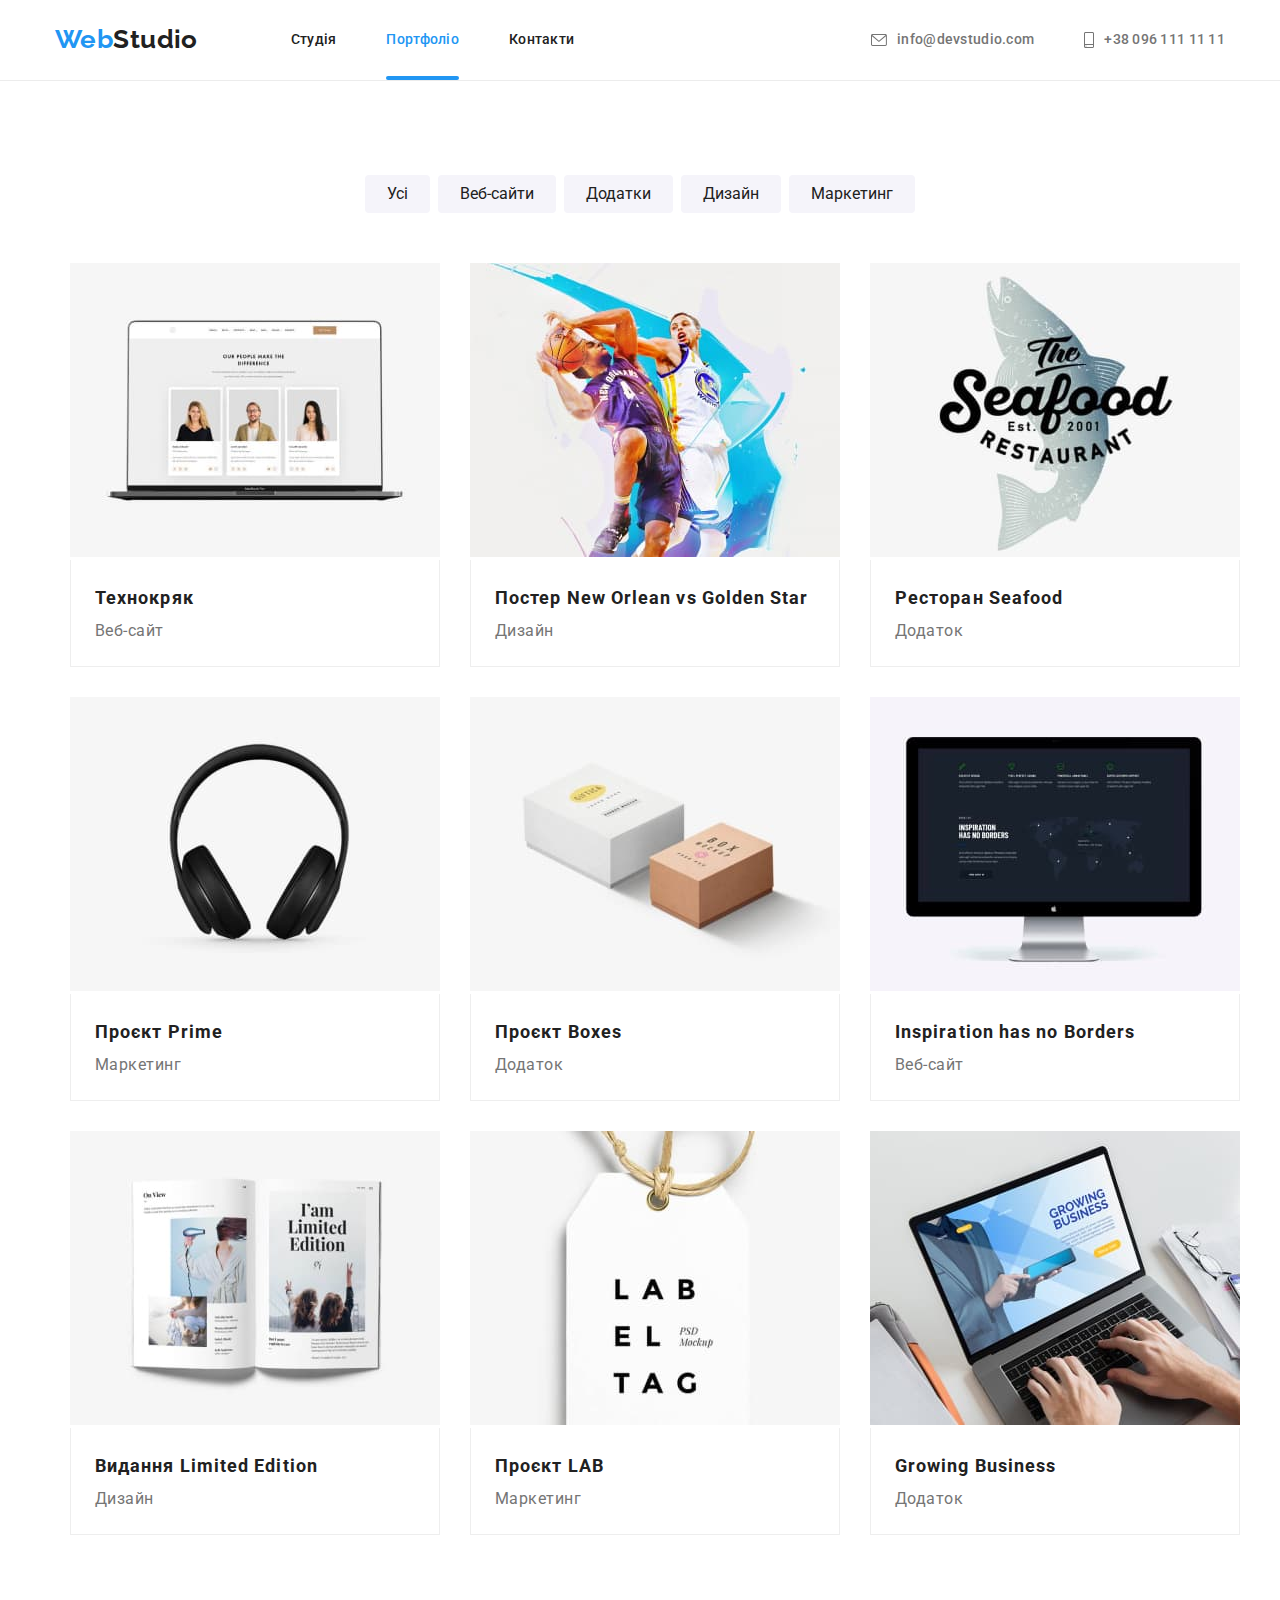
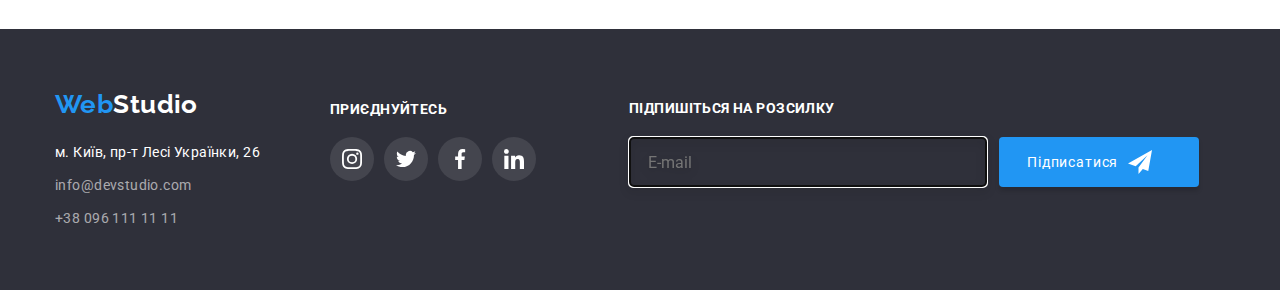
==== portfolio.html @ aac6f7c6 "edit" ====
<!DOCTYPE html>
<html lang="uk">

<head>
  <meta charset="UTF-8" />
  <meta http-equiv="X-UA-Compatible" content="IE=edge" />
  <meta name="viewport" content="width=device-width, initial-scale=1.0" />
  <title>Portfolio</title>
  <link rel="preconnect" href="https://fonts.googleapis.com" />
  <link rel="preconnect" href="https://fonts.gstatic.com" crossorigin />
  <link href="https://fonts.googleapis.com/css2?family=Raleway:wght@700&family=Roboto:wght@400;500;700;900&display=swap"
    rel="stylesheet" />
  <link rel="stylesheet" href="./modern-normalize.css" />
  <link rel="stylesheet" href="./css/styles.css" />
</head>

<body>

  <header class="page-header page-header--line">
    <div class="container">
      <a href="./index.html" class="logo page-header__logo">Web<span class="page-header__span">Studio</span></a>
      <nav class="page-header__nav">
        <ul class="page-header__list">
          <li class="page-header__item"><a href="./index.html" class="page-header__link">Студія</a>
          </li>
          <li class="page-header__item"><a href="./portfolio.html"
              class="page-header__link page-header__current">Портфоліо</a>
          </li>
          <li class="page-header__item"><a href="#" class="page-header__link">Контакти</a></li>
        </ul>
      </nav>

      <div class="page-header__contacts">
        <ul class="page-header__list">
          <li class="page-header__item">
            <a href="mailto:info@devstudio.com" class="page-header__contact"><svg width="16" height="12"
                class="page-header__icon">
                <use href="./images/icons.svg#icon-envelope"></use>
              </svg>info@devstudio.com</a>
          </li>
          <li class="page-header__iteam">
            <a href="tel:+380961111111" class="page-header__contact"><svg width="10" height="16"
                class="page-header__icon">
                <use href="./images/icons.svg#icon-smartphone"></use>
              </svg>+38 096 111 11 11</a>
          </li>
        </ul>
      </div>

    </div>
  </header>

  <main>
    <section class="section">
      <div class="container">
        <ul class="filters">
          <li><button type="button" class="filters__btn">Усі</button></li>
          <li><button type="button" class="filters__btn">Веб-сайти</button></li>
          <li><button type="button" class="filters__btn">Додатки</button></li>
          <li><button type="button" class="filters__btn">Дизайн</button></li>
          <li><button type="button" class="filters__btn">Маркетинг</button></li>
        </ul>

        <h1 class="visually-hidden">Наше портфоліо</h1>
        <div class="container">
          <ul class="grid">
            <li class="grid__item">
              <a href="#" class="grid__box-link">
                <div class="grid__box">
                  <div class="grid__overlay"></div>
                  <img src="./images/group1.jpg" alt="notebook" width="370" />
                </div>
                <div class="grid__style">
                  <h2 class="product__name">Технокряк</h2>
                  <p class="product__tag">Веб-сайт</p>
                </div>
              </a>
            </li>
            <li class="grid__item">
              <a href="#" class="grid__box-link">
                <div class="grid__box">
                  <div class="grid__overlay"></div>
                  <img src="./images/group2.jpg" alt="basketball" width="370" />
                </div>
                <div class="grid__style">
                  <h2 class="product__name">Постер New Orlean vs Golden Star</h2>
                  <p class="product__tag">Дизайн</p>
                </div>
              </a>
            </li>
            <li class="grid__item">
              <a href="#" class="grid__box-link">
                <div class="grid__box">
                  <div class="grid__overlay"></div>
                  <img src="./images/group3.jpg" alt="logo seafood" width="370" />
                </div>
                <div class="grid__style">
                  <h2 class="product__name">Ресторан Seafood</h2>
                  <p class="product__tag">Додаток</p>
                </div>
              </a>
            </li>
            <li class="grid__item">
              <a href="#" class="grid__box-link">
                <div class="grid__box">
                  <div class="grid__overlay"></div>
                  <img src="./images/group4.jpg" alt="headphones" width="370" />
                </div>
                <div class="grid__style">
                  <h2 class="product__name">Проєкт Prime</h2>
                  <p class="product__tag">Маркетинг</p>
                </div>
              </a>
            </li>
            <li class="grid__item">
              <a href="#" class="grid__box-link">
                <div class="grid__box">
                  <div class="grid__overlay"></div>
                  <img src="./images/group5.jpg" alt="boxes" width="370" />
                </div>
                <div class="grid__style">
                  <h2 class="product__name">Проєкт Boxes</h2>
                  <p class="product__tag">Додаток</p>
                </div>
              </a>
            </li>
            <li class="grid__item">
              <a href="#" class="grid__box-link">
                <div class="grid__box">
                  <div class="grid__overlay"></div>
                  <img src="./images/group6.jpg" alt="monoblock apple" width="370" />
                </div>
                <div class="grid__style">
                  <h2 class="product__name">Inspiration has no Borders</h2>
                  <p class="product__tag">Веб-сайт</p>
                </div>
              </a>
            </li>
            <li class="grid__item">
              <a href="#" class="grid__box-link">
                <div class="grid__box">
                  <div class="grid__overlay"></div>
                  <img src="./images/group7.jpg" alt="open book" width="370" />
                </div>
                <div class="grid__style">
                  <h2 class="product__name">Видання Limited Edition</h2>
                  <p class="product__tag">Дизайн</p>
                </div>
              </a>
            </li>
            <li class="grid__item">
              <a href="#" class="grid__box-link">
                <div class="grid__box">
                  <div class="grid__overlay"></div>
                  <img src="./images/group8.jpg" alt="label" width="370" />
                </div>
                <div class="grid__style">
                  <h2 class="product__name">Проєкт LAB</h2>
                  <p class="product__tag">Маркетинг</p>
                </div>
              </a>
            </li>
            <li class="grid__item">
              <a href="#" class="grid__box-link">
                <div class="grid__box">
                  <div class="grid__overlay"></div>
                  <img src="./images/group9.jpg" alt="growing business" width="370" />
                </div>
                <div class="grid__style">
                  <h2 class="product__name">Growing Business</h2>
                  <p class="product__tag">Додаток</p>
                </div>
              </a>
            </li>
          </ul>
        </div>
      </div>
    </section>
  </main>

  <footer class="page-footer">
    <div class="container page-footer__content">
      <div>
        <a href="./index.html" class="logo page-footer__logo">Web<span class="page-footer__span">Studio</span></a>
        <address>
          <ul>
            <li>
              <a href="https://goo.gl/maps/2g2dMhEdbESGkP2S8" class="page-footer__address">м. Київ, пр-т Лесі Українки,
                26</a>
            </li>
            <li>
              <a href="mailto:info@devstudio.com" class="page-footer__mail">info@devstudio.com</a>
            </li>
            <li>
              <a href="tel:+380961111111" class="page-footer__tel">+38 096 111 11 11</a>
            </li>
          </ul>
        </address>
      </div>

      <div class="page-footer__social">
        <h3 class="page-footer__title">приєднуйтесь</h3>
        <ul class="page-footer__soclist">
          <li class="page-footer__item">
            <a href="#" class="page-footer__soclink">
              <svg width="20" height="20">
                <use href="./images/icons.svg#icon-instagram"></use>
              </svg></a>
          </li>
          <li class="page-footer__item">
            <a href="#" class="page-footer__soclink"><svg width="20" height="20">
                <use href="./images/icons.svg#icon-twitter"></use>
              </svg></a>
          </li>
          <li class="page-footer__item">
            <a href="#" class="page-footer__soclink"><svg width="20" height="20">
                <use href="./images/icons.svg#icon-facebook"></use>
              </svg></a>
          </li>
          <li class="page-footer__item">
            <a href="#" class="page-footer__soclink"><svg width="20" height="20">
                <use href="./images/icons.svg#icon-linkedin"></use>
              </svg></a>
          </li>
        </ul>
      </div>

      <div class="page-footer__mailing">
        <h3 class="page-footer__mailing-title">Підпишіться на розсилку</h3>
        <form class="page-footer__mailing-form">
          <label>
            <input type="email" name="email" id="footer_email" placeholder="E-mail" autofocus />
          </label>
          <button type="submit" class="page-footer__mailing-btn">Підписатися<svg width="24" height="24"
              class="page-footer__mailing-icon">
              <use href="./images/icons.svg#icon-icon-send"></use>
            </svg></button>
        </form>
      </div>

    </div>
  </footer>
</body>

</html>
---- css/styles.css ----
:root {
  --primary-text-color: #212121;
  --second-text-color: #757575;
  --primary-white-color: #fff;
  --second-blue-color: #2196f3;
}

p,
h1,
h2,
h3,
h4,
h5,
h6 {
  margin: 0px;
}

body {
  font-size: 14px;
  font-family: 'Roboto', sans-serif;
  letter-spacing: 0.03em;
  color: var(--primary-text-color);
  background-color: var(--primary-white-color);
}

a {
  color: inherit;
  text-decoration: none;
}

ul {
  margin: 0;
  padding-left: 0;
  list-style: none;
}

address {
  font-style: normal;
}

section {
  padding-bottom: 94px;
}

footer {
  background: #2f303a;
  color: var(--primary-white-color);
}

.container {
  width: 1200px;
  padding-left: 15px;
  padding-right: 15px;
  margin: 0 auto;
}

/* Header */

header .container {
  display: flex;
  align-items: center;
  justify-content: space-around;
}

.page-header--line {
  border-bottom: 1px solid #ececec;
}

.page-header__list {
  display: flex;
}

.page-header__list > li:not(:last-child) {
  margin-right: 50px;
}

/* Logo */

.logo {
  font-family: 'Raleway';
  font-weight: 700;
  font-size: 26px;
  line-height: 1.19;
  color: var(--second-blue-color);
}

.page-header__logo {
  padding-right: 93px;
  padding-top: 24px;
  padding-bottom: 25px;
}

.page-header__span {
  color: var(--primary-text-color);
}

.page-footer__span {
  color: var(--primary-white-color);
}

/* Header nav */

.page-header__link {
  position: relative;
  display: block;
  padding-top: 32px;
  padding-bottom: 32px;
  font-weight: 500;
  font-size: 14px;
  line-height: 1.14;
  letter-spacing: 0.02em;
  color: var(--primary-text-color);
}

.page-header__link:hover,
.page-header__link:focus {
  color: var(--second-blue-color);
  transition-duration: 250ms;
  transition-timing-function: cubic-bezier(0.4, 0, 0.2, 1);
}

.page-header__link:hover::after,
.page-header__link:focus::after {
  opacity: 1;
  transform: scaleX(1);
}

.page-header__link::after {
  display: block;
  position: absolute;
  content: '';
  left: 0;
  bottom: 0;
  width: 100%;
  height: 4px;
  background: var(--second-blue-color);
  border-radius: 2px;
  opacity: 0;
  transform: scaleX(0);
  transition: transform 250ms cubic-bezier(0.4, 0, 0.2, 1);
}

.page-header__current {
  color: var(--second-blue-color);
}

.page-header__current::before {
  display: block;
  position: absolute;
  content: '';
  left: 0;
  bottom: 0;
  width: 100%;
  height: 4px;
  background: var(--second-blue-color);
  border-radius: 2px;
  opacity: 1;
}

.page-header__contacts {
  margin-left: auto;
}

.page-header__contact {
  display: flex;
  align-items: center;
  justify-content: center;
  font-family: 'Roboto';
  font-weight: 500;
  font-size: 14px;
  line-height: 1.14;
  letter-spacing: 0.02em;
  color: var(--second-text-color);
  border: none;
}

.page-header__icon {
  margin-right: 10px;
  padding: 0;
  fill: var(--second-text-color);
}

.page-header__contact:hover,
.page-header__contact:focus {
  color: var(--second-blue-color);
  transition-duration: 250ms;
  transition-timing-function: cubic-bezier(0.4, 0, 0.2, 1);
}

.page-header__contact:hover .page-header__icon,
.page-header__contact:focus .page-header__icon {
  fill: var(--second-blue-color);
  transition-duration: 250ms;
  transition-timing-function: cubic-bezier(0.4, 0, 0.2, 1);
}

/* Block hero */

.hero {
  margin: 0;
  padding-top: 200px;
  padding-bottom: 200px;
  text-align: center;
  background: #2f303a;
  background-image: linear-gradient(rgba(47, 48, 58, 0.4), rgba(47, 48, 58, 0.4)),
    url(../images/headerimg.jpg);
  background-repeat: no-repeat;
  background-position: center;
  background-size: cover;
}

.hero__title {
  font-weight: 900;
  font-size: 44px;
  line-height: 1.36;
  margin: auto;
  padding: 0;
  text-align: center;
  letter-spacing: 0.06em;
  text-transform: uppercase;
  max-width: 696px;
  color: var(--primary-white-color);
}

.button {
  background: var(--second-blue-color);
  color: var(--primary-white-color);
  border-radius: 4px;
  border: none;
  padding: 10px 32px 10px 32px;
  cursor: pointer;
  font-size: 16px;
  font-family: 'Roboto';
  text-align: center;
  height: 50px;
  margin-top: 30px;
}

.button:hover,
.button:focus {
  background: #188ce8;
  box-shadow: 0px 4px 4px rgba(0, 0, 0, 0.15);
  color: white;
  transition-duration: 250ms;
  transition-timing-function: cubic-bezier(0.4, 0, 0.2, 1);
}

/* Portfolio button */

.filters {
  display: flex;
  justify-content: center;
  padding-top: 94px;
  padding-bottom: 50px;
}

.filters > li:not(:last-child) {
  margin-right: 8px;
}

.filters__btn {
  background: #f5f4fa;
  color: #212121;
  border-radius: 4px;
  border: none;
  padding: 6px 22px 6px 22px;
  cursor: pointer;
  font-size: 16px;
  font-family: 'Roboto';
  text-align: center;
  height: 38px;
}

.filters__btn:hover,
.filters__btn:focus {
  background: var(--second-blue-color);
  box-shadow: 0px 4px 4px rgba(0, 0, 0, 0.15);
  color: var(--primary-white-color);
  transition-duration: 250ms;
  transition-timing-function: cubic-bezier(0.4, 0, 0.2, 1);
}

/* Block features */

.visually-hidden {
  position: absolute;
  white-space: nowrap;
  width: 1px;
  height: 1px;
  overflow: hidden;
  border: 0;
  padding: 0;
  clip: rect(0 0 0 0);
  clip-path: inset(50%);
  margin: -1px;
}

.features {
  padding-top: 94px;
}

.features__list {
  display: flex;
}

.features__list > li:not(:last-child) {
  margin-right: 30px;
}

.features__item {
  width: 270px;
}

.features__bg {
  display: flex;
  justify-content: center;
  align-items: center;
  height: 120px;
  width: 270px;
  background-color: #f5f4fa;
  margin-bottom: 30px;
  border-radius: 4px;
}

.features__title {
  font-weight: 700;
  font-size: 14px;
  line-height: 16px;
  letter-spacing: 0.03em;
  text-transform: uppercase;
  color: #212121;
}

.features__text {
  font-size: 14px;
  line-height: 24px;
  letter-spacing: 0.03em;
  color: #757575;
  margin-top: 10px;
}

/* Block about */

.about__title {
  font-weight: 700;
  font-size: 36px;
  line-height: 42px;
  text-align: center;
  letter-spacing: 0.03em;
  color: #212121;
  padding-bottom: 50px;
}

.about__list {
  display: flex;
}

.about__list > li:not(:last-child) {
  margin-right: 30px;
}

.about__item {
  position: relative;
  display: flex;
}

.about__img-box {
  display: flex;
}

.about__label {
  position: absolute;
  bottom: 0;
  padding-top: 27px;
  padding-bottom: 27px;
  width: 100%;
  font-weight: 700;
  line-height: 1.14;
  text-align: center;
  letter-spacing: 0.03em;
  text-transform: uppercase;
  color: var(--primary-white-color);
  background-color: rgba(47, 48, 58, 0.8);
}

/* Block team */

.team {
  background: #f5f4fa;
}

.team__title {
  font-weight: 700;
  font-size: 36px;
  line-height: 42px;
  text-align: center;
  letter-spacing: 0.03em;
  color: #212121;
  padding-bottom: 50px;
  padding-top: 94px;
}

.team__list {
  display: flex;
}

.team__list > li:not(:last-child) {
  margin-right: 30px;
}

.team__item {
  background: var(--primary-white-color);
  box-shadow: 0px 1px 3px rgba(0, 0, 0, 0.12), 0px 1px 1px rgba(0, 0, 0, 0.14),
    0px 2px 1px rgba(0, 0, 0, 0.2);
  border-radius: 0px 0px 4px 4px;
  text-align: center;
  padding-bottom: 30px;
  border-top: initial;
}

.team__subtitle {
  font-weight: 500;
  font-size: 16px;
  line-height: 19px;
  text-align: center;
  letter-spacing: 0.03em;
  color: #212121;
  padding-bottom: 10px;
  padding-top: 30px;
}

.team__text {
  font-weight: 400;
  font-size: 16px;
  line-height: 19px;
  text-align: center;
  letter-spacing: 0.03em;
  color: #757575;
  margin-bottom: 16px;
}

/* Block social links */

.team__soclinks {
  display: flex;
  justify-content: center;
  align-items: center;
}

.team__soc-item {
  width: 44px;
  height: 44px;
}

.team__soc-item:not(:last-child) {
  margin-right: 10px;
}

.team__soclink {
  width: 100%;
  height: 100%;
  display: flex;
  background-color: var(--primary-white-color);
  border-radius: 50%;
  justify-content: center;
  align-items: center;
}

.team__soclink:hover,
.team__soclink:focus {
  background-color: var(--second-blue-color);
  transition-duration: 250ms;
  transition-timing-function: cubic-bezier(0.4, 0, 0.2, 1);
}

.team__soclink:hover .team__soc-icon,
.team__soclink:focus .team__soc-icon {
  fill: var(--primary-white-color);
  transition-duration: 250ms;
  transition-timing-function: cubic-bezier(0.4, 0, 0.2, 1);
}

.team__soc-icon {
  fill: #afb1b8;
}

/* Block clients*/

.clients__title {
  font-weight: 700;
  font-size: 36px;
  line-height: 42px;
  text-align: center;
  letter-spacing: 0.03em;
  color: #212121;
  padding-bottom: 50px;
  padding-top: 94px;
}

.clients__list {
  display: flex;
  justify-content: center;
  align-items: center;
}

.clients__item {
  width: 170px;
  height: 92px;
  border: 1px solid #afb1b8;
  border-radius: 4px;
}

.clients__item:not(:last-child) {
  margin-right: 30px;
}

.clients__item:hover,
.clients__item:focus {
  border-color: var(--second-blue-color);
  transition-duration: 250ms;
  transition-timing-function: cubic-bezier(0.4, 0, 0.2, 1);
}

.clients__link {
  width: 100%;
  height: 100%;
  display: flex;
  background-color: var(--primary-white-color);
  color: #afb1b8;
  justify-content: center;
  align-items: center;
}

.clients__icon {
  fill: currentColor;
}

.clients__link:hover .clients__icon,
.clients__link:focus .clients__icon {
  fill: var(--second-blue-color);
  transition-duration: 250ms;
  transition-timing-function: cubic-bezier(0.4, 0, 0.2, 1);
}

/* Block */

.grid {
  display: flex;
  flex-wrap: wrap;
  column-gap: 30px;
  row-gap: 30px;
}

.grid__item {
  flex-basis: calc((100% - 60px) / 3);
}

.grid__item {
  display: block;
}

.grid__item:hover,
.grid__item:focus {
  box-shadow: 0px 1px 1px rgba(0, 0, 0, 0.12), 0px 4px 4px rgba(0, 0, 0, 0.06),
    1px 4px 6px rgba(0, 0, 0, 0.16);
  transition-duration: 250ms;
  transition-timing-function: cubic-bezier(0.4, 0, 0.2, 1);
}

.product__name {
  max-width: 370px;
  font-size: 18px;
  line-height: 36px;
  letter-spacing: 0.06em;
}

.product__tag {
  max-width: 370px;
  font-weight: 400;
  font-size: 16px;
  line-height: 30px;
  letter-spacing: 0.03em;
  color: #757575;
}

.grid__style {
  padding: 20px 24px 20px 24px;
  background: var(--primary-white-color);
  border: 1px solid #eeeeee;
  border-top-style: none;
}

.page-footer__content {
  display: flex;
}

.page-footer__logo {
  display: block;
  padding-top: 60px;
  padding-bottom: 20px;
}

.page-footer__address {
  display: block;
  padding-bottom: 9px;
  font-weight: 400;
  font-size: 14px;
  line-height: 24px;
  letter-spacing: 0.03em;
  color: var(--primary-white-color);
}

.page-footer__tel {
  display: block;
  padding-bottom: 60px;
  font-weight: 400;
  font-size: 14px;
  line-height: 24px;
  letter-spacing: 0.03em;
  color: rgba(255, 255, 255, 0.6);
}

.page-footer__mail {
  display: block;
  padding-bottom: 9px;
  font-weight: 400;
  font-size: 14px;
  line-height: 24px;
  letter-spacing: 0.03em;
  color: rgba(255, 255, 255, 0.6);
}

.page-footer__social {
  margin-top: 72px;
  margin-left: 70px;
  margin-bottom: 100px;
}

.page-footer__title {
  font-weight: 700;
  font-size: 14px;
  line-height: 16px;
  letter-spacing: 0.03em;
  text-transform: uppercase;
  color: var(--primary-white-color);
}

.page-footer__title {
  display: flex;
  margin-bottom: 20px;
}

.page-footer__soclist {
  display: flex;
  justify-content: center;
  align-items: center;
}

.page-footer__item {
  width: 44px;
  height: 44px;
}

.page-footer__item:not(:last-child) {
  margin-right: 10px;
}

.page-footer__soclink {
  width: 100%;
  height: 100%;
  display: flex;
  background-color: rgba(255, 255, 255, 0.1);
  fill: var(--primary-white-color);
  border-radius: 50%;
  justify-content: center;
  align-items: center;
}

.page-footer__soclink:hover,
.page-footer__soclink:focus {
  background-color: var(--second-blue-color);
  transition-duration: 250ms;
  transition-timing-function: cubic-bezier(0.4, 0, 0.2, 1);
}

.page-footer__mailing-form {
  display: flex;
  align-items: center;
  text-align: center;
  letter-spacing: 0.06em;
}

#footer_email {
  width: 358px;
  height: 50px;
  background-color: transparent;
  border: 1px solid rgba(255, 255, 255, 0.3);
  filter: drop-shadow(0px 4px 4px rgba(0, 0, 0, 0.15));
  border-radius: 4px;
  color: #fff;
  padding: 18px;
  margin-right: 12px;
  font-size: 16px;
}

/* Синій оверлей з текстом на картках сторінки Портфоліо */

.grid__box {
  position: relative;
  overflow: hidden;
}

.grid__overlay {
  position: absolute;
  width: 100%;
  height: 100%;
  background-color: rgba(33, 150, 243, 0.9);
  transform: translateY(101%);
  transition: transform 250ms;
}

.grid__box:hover .grid__overlay,
.grid__box:focus .grid__overlay {
  transform: translateY(0);
  transition-duration: 250ms;
  transition-timing-function: cubic-bezier(0.4, 0, 0.2, 1);
}

.grid__box-link:focus .grid__overlay {
  transform: translateY(0);
  transition-duration: 250ms;
  transition-timing-function: cubic-bezier(0.4, 0, 0.2, 1);
}

/* !-- Modal window, pop-up window, (pop-up) -- */

.backdrop {
  position: fixed;
  top: 0;
  left: 0;
  width: 100%;
  height: 100%;
  background-color: rgba(0, 0, 0, 0.2);
  transition: 250ms;
  transition-timing-function: cubic-bezier(0.4, 0, 0.2, 1);
}

.backdrop.is-hidden {
  opacity: 0;
  pointer-events: none;
}

.backdrop.is-hidden .modal {
  transform: translate(-50%, -50%) scale(0) translate(0, 100%) rotate(150deg);
  transition: 250ms;
  transition-timing-function: cubic-bezier(0.4, 0, 0.2, 1);
}

.modal {
  position: relative;
  left: 50%;
  top: 50%;
  transform: translate(-50%, -50%);
  width: 528px;
  min-height: 581px;
  padding: 40px;
  background: var(--primary-white-color);
  box-shadow: 0px 1px 3px rgba(0, 0, 0, 0.12), 0px 1px 1px rgba(0, 0, 0, 0.14),
    0px 2px 1px rgba(0, 0, 0, 0.2);
  border-radius: 4px;
  transition: 250ms;
  transition-timing-function: cubic-bezier(0.4, 0, 0.2, 1);
}

.email-modal-title {
  font-weight: 700;
  font-size: 20px;
  line-height: 1.15;
  text-align: center;
  letter-spacing: 0.03em;
  color: #212121;
  width: 100%;
  padding: 10px;
}

.modal-form-item {
  height: 40px;
  width: 100%;
  border: 1px solid rgba(33, 33, 33, 0.2);
  border-radius: 4px;
  padding-left: 42px;
  margin-top: 4px;
  margin-bottom: 10px;
  cursor: pointer;
}

.form-field {
  position: relative;
}

.form-field:focus-within {
  fill: var(--second-blue-color);
  transition: 250ms;
  transition-timing-function: cubic-bezier(0.4, 0, 0.2, 1);
}

.form-field:hover {
  fill: var(--second-blue-color);
  transition: 250ms;
  transition-timing-function: cubic-bezier(0.4, 0, 0.2, 1);
}

.modal-form-item:hover,
.modal-form-item:focus {
  border-color: var(--second-blue-color);
  outline: none;
  transition: 250ms;
  transition-timing-function: cubic-bezier(0.4, 0, 0.2, 1);
}

.modal-form-commit:hover,
.modal-form-commit:focus {
  border-color: #2196f3;
  outline: none;
  transition: 250ms;
  transition-timing-function: cubic-bezier(0.4, 0, 0.2, 1);
}

.icon-form {
  position: absolute;
  top: 25%;
  left: 12px;
}

.modal-form-commit {
  height: 120px;
  width: 100%;
  border: 1px solid rgba(33, 33, 33, 0.2);
  border-radius: 4px;
  cursor: pointer;
  margin-top: 4px;
  margin-bottom: 20px;
  resize: none;
}

.modal-form-commit {
  padding-top: 12px;
  padding-left: 16px;
  font-weight: 400;
  font-size: 12px;
  line-height: 1.16;
  letter-spacing: 0.01em;
  color: rgba(117, 117, 117, 0.5);
}

.modal-label {
  font-weight: 400;
  font-size: 12px;
  line-height: 1.16;
  letter-spacing: 0.01em;

  color: #757575;
}

.btn-modal-form {
  margin-left: 124px;
  margin-top: 30px;
  width: 200px;
  height: 50px;
  color: #fff;
  background: #2196f3;
  border-radius: 4px;
  cursor: pointer;
  border-color: transparent;
}

.btn-modal-form:hover,
.btn-modal-form:focus {
  box-shadow: 0px 4px 4px rgba(0, 0, 0, 0.15);
  transition: 250ms;
  transition-timing-function: cubic-bezier(0.4, 0, 0.2, 1);
}

.btn-modal {
  position: absolute;
  right: 8px;
  top: 8px;
  height: 30px;
  width: 30px;
  cursor: pointer;
  border-radius: 50%;
  border: 1px solid #afb1b8;
  background-color: transparent;
  display: flex;
  align-items: center;
  justify-content: center;
}

.btn-modal:hover,
.btn-modal:focus {
  fill: #2196f3;
  outline: none;
  transition: 250ms;
  transition-timing-function: cubic-bezier(0.4, 0, 0.2, 1);
}

/* stylization checkbox */

.custom-checkbox {
  position: absolute;
  z-index: -1;
  opacity: 0;
}

.custom-checkbox + label {
  display: inline-flex;
  align-items: center;
  padding-left: 14px;
  user-select: none;
}
.custom-checkbox + label::before {
  content: '';
  display: inline-block;
  width: 16px;
  height: 15px;
  flex-shrink: 0;
  flex-grow: 0;
  border: 2px solid #212121;
  border-radius: 2px;
  margin-right: 8px;
  cursor: pointer;
  background-repeat: no-repeat;
  background-position: center center;
  background-size: 50% 50%;
}

.custom-checkbox:hover + label::before,
.custom-checkbox:focus + label::before {
  border-color: var(--second-blue-color);
  transition: 250ms;
  transition-timing-function: cubic-bezier(0.4, 0, 0.2, 1);
}

.custom-checkbox:checked + label::before {
  background-size: contain;
  background-origin: border-box;
  border-color: transparent;
  background-image: url(../images/icon_check.svg);
}

.text-checkbox {
  height: 24px;
  font-weight: 400;
  font-size: 14px;
  line-height: 1.71;
  letter-spacing: 0.03em;
  color: #757575;
}

.form-link {
  margin-left: 4px;
  text-decoration-line: underline;
  color: #2196f3;
}

/* email-input */

.page-footer__mailing {
  padding-top: 72px;
  padding-left: 93px;
}

.page-footer__mailing-title {
  padding-bottom: 20px;
  font-weight: 700;
  font-size: 14px;
  line-height: 1.14;
  letter-spacing: 0.03em;
  text-transform: uppercase;
  color: #ffffff;
}

.page-footer__mailing-btn {
  display: flex;
  align-items: center;
  text-align: center;
  letter-spacing: 0.06em;
  padding-left: 28px;
  width: 200px;
  height: 50px;
  border: none;
  color: var(--primary-white-color);
  background: #2196f3;
  box-shadow: 0px 4px 4px rgba(0, 0, 0, 0.15);
  border-radius: 4px;
  cursor: pointer;
}

.page-footer__mailing-icon {
  margin-left: 10px;
}
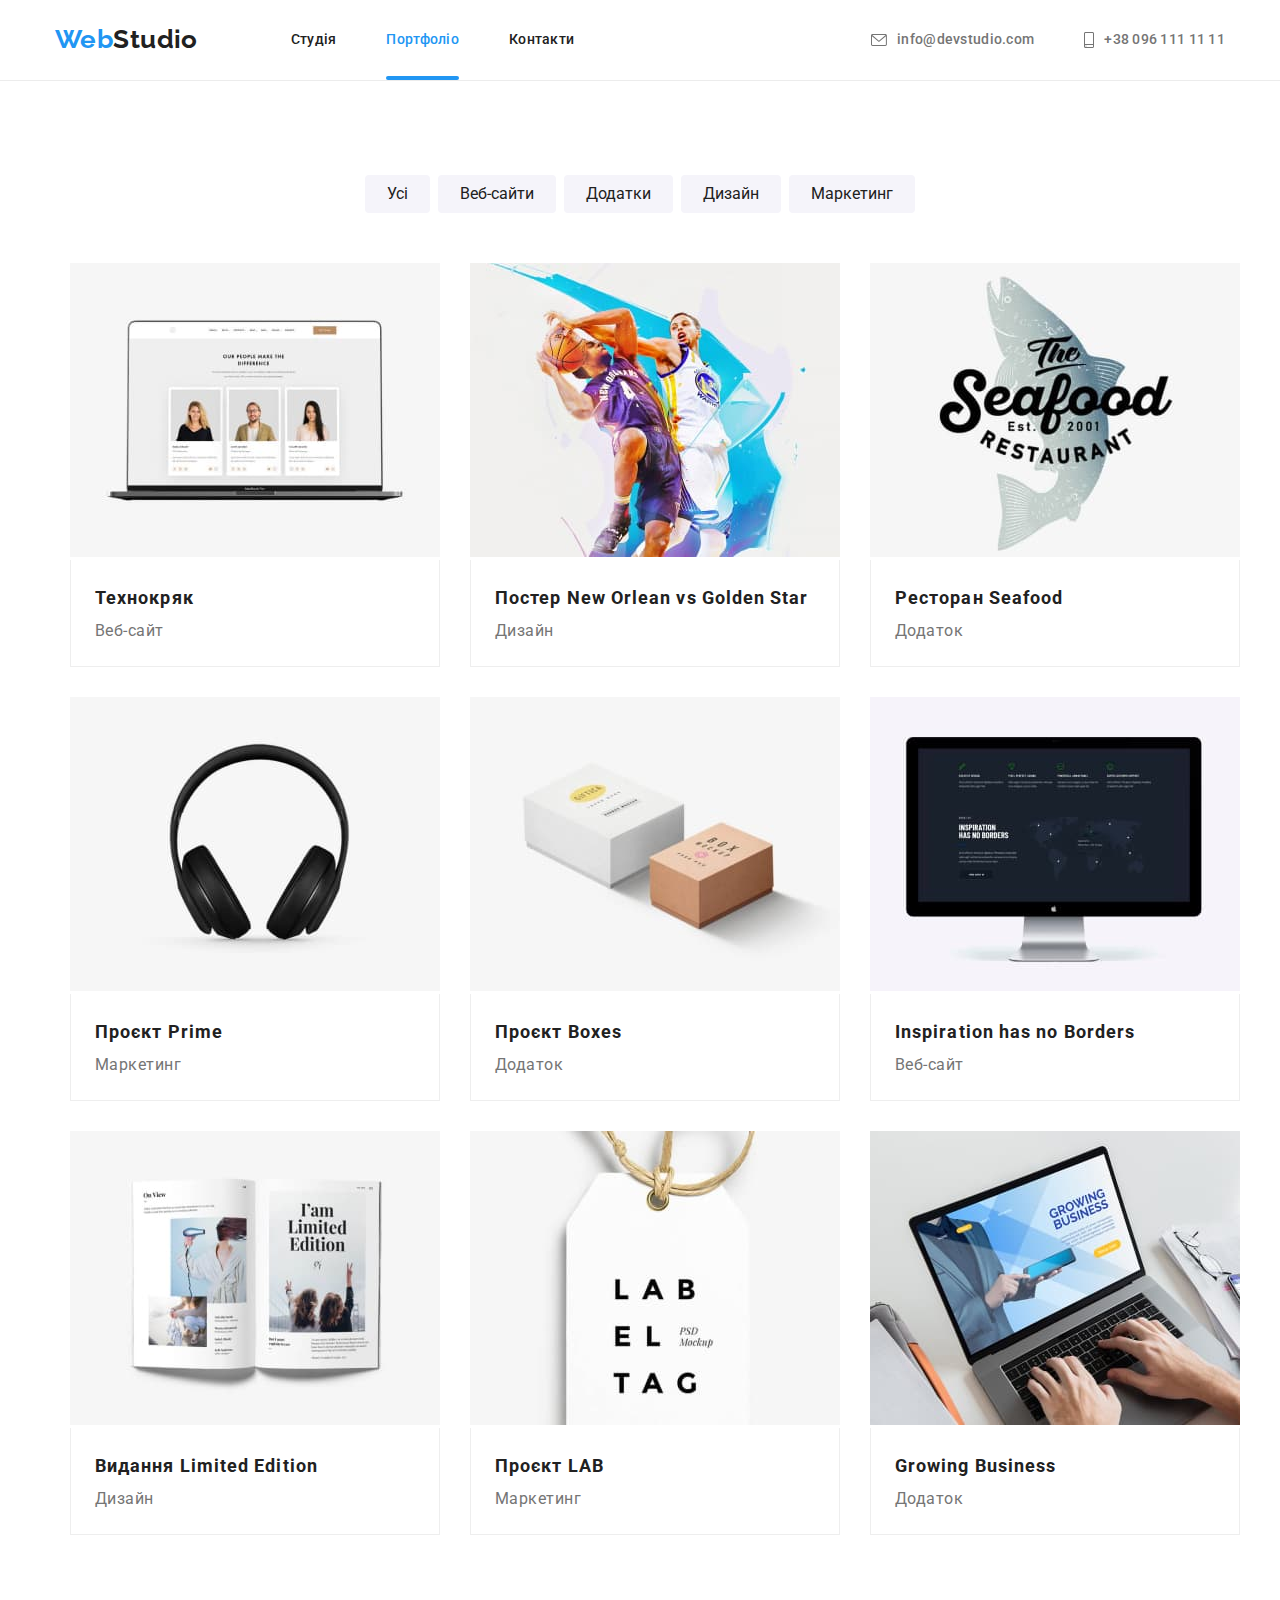
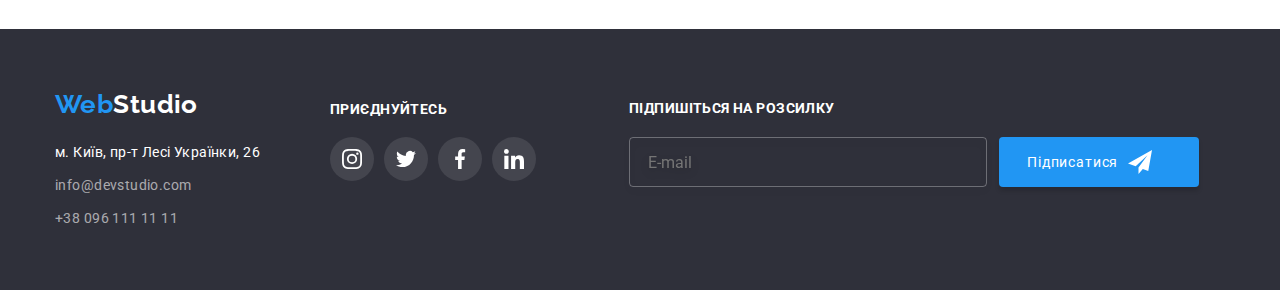
==== commit 91bf2d8b: "delete autofocus" ====
--- a/portfolio.html
+++ b/portfolio.html
@@ -229,7 +229,7 @@
         <h3 class="page-footer__mailing-title">Підпишіться на розсилку</h3>
         <form class="page-footer__mailing-form">
           <label>
-            <input type="email" name="email" id="footer_email" placeholder="E-mail" autofocus />
+            <input type="email" name="email" id="footer_email" placeholder="E-mail" />
           </label>
           <button type="submit" class="page-footer__mailing-btn">Підписатися<svg width="24" height="24"
               class="page-footer__mailing-icon">
--- a/css/styles.css
+++ b/css/styles.css
@@ -144,17 +144,9 @@
   color: var(--second-blue-color);
 }
 
-.page-header__current::before {
-  display: block;
-  position: absolute;
-  content: '';
-  left: 0;
-  bottom: 0;
-  width: 100%;
-  height: 4px;
-  background: var(--second-blue-color);
-  border-radius: 2px;
+.page-header__current.page-header__link::after {
   opacity: 1;
+  transform: scaleX(1);
 }
 
 .page-header__contacts {
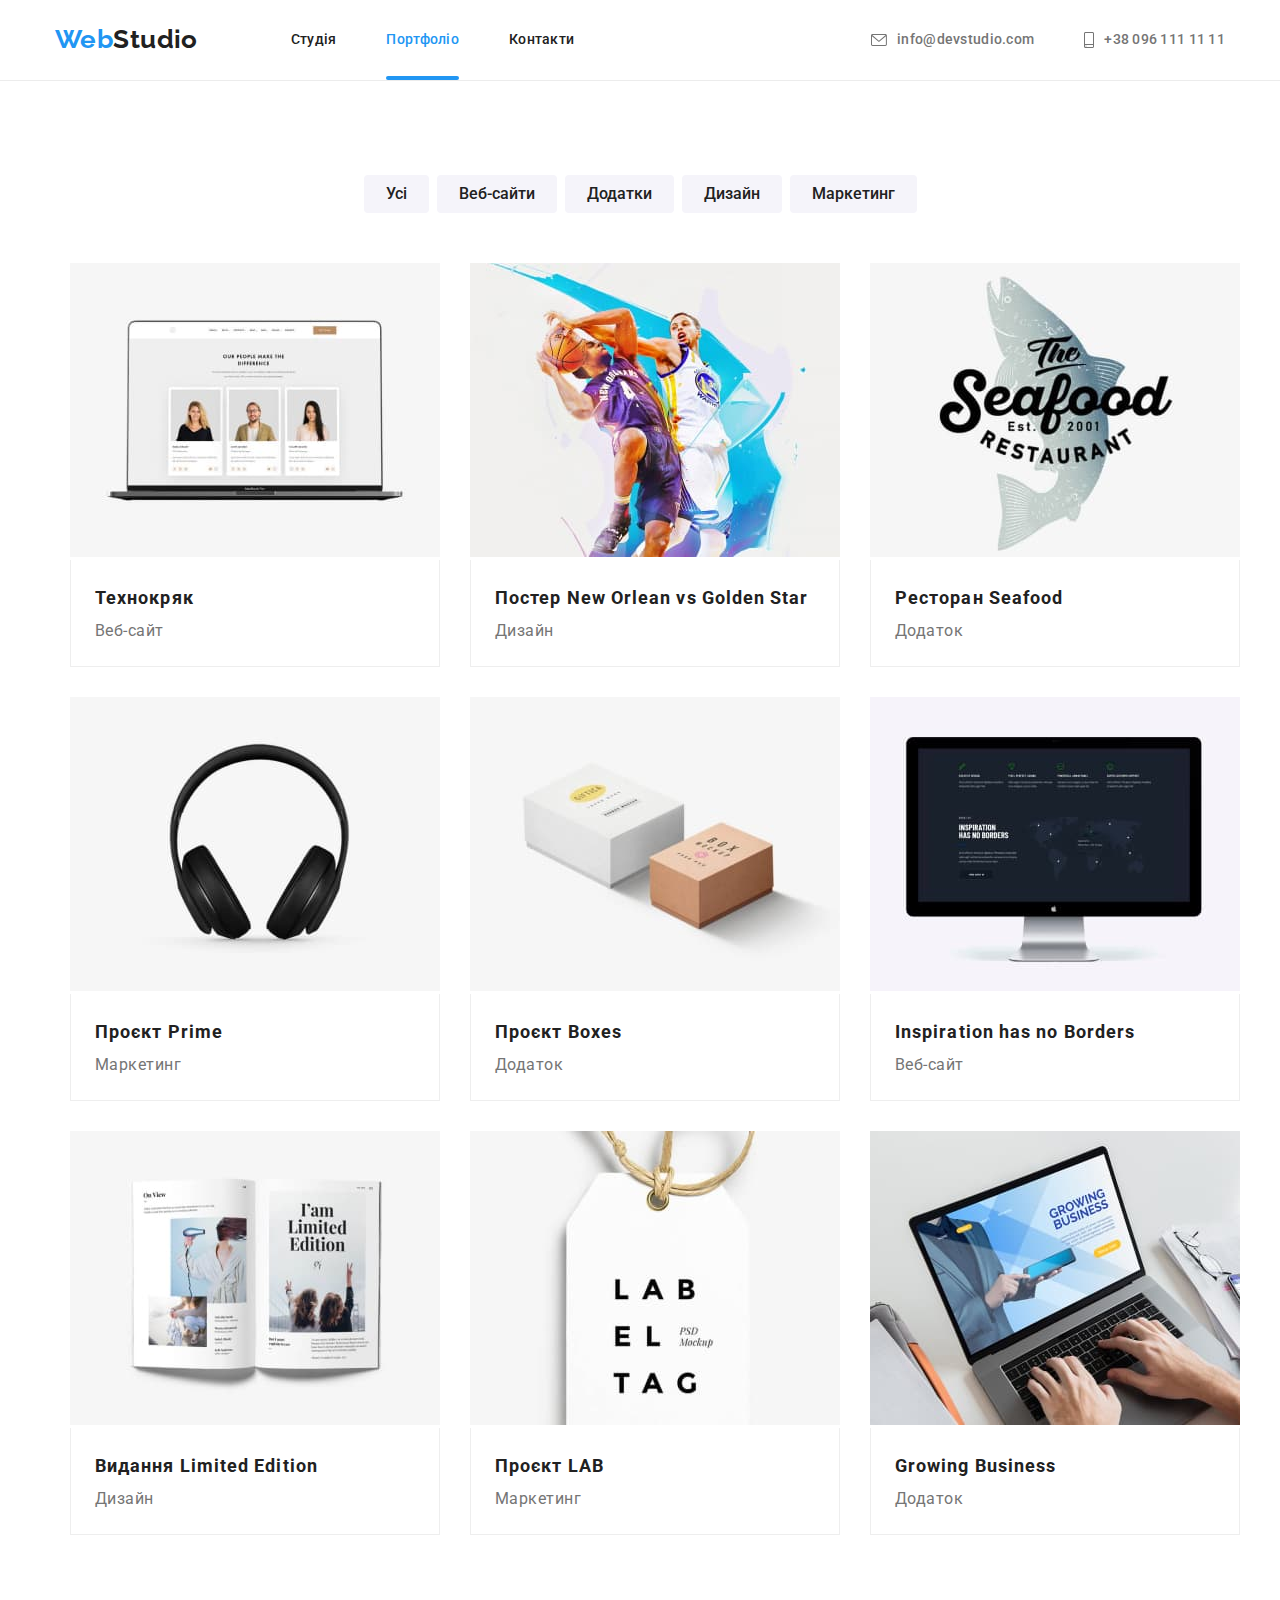
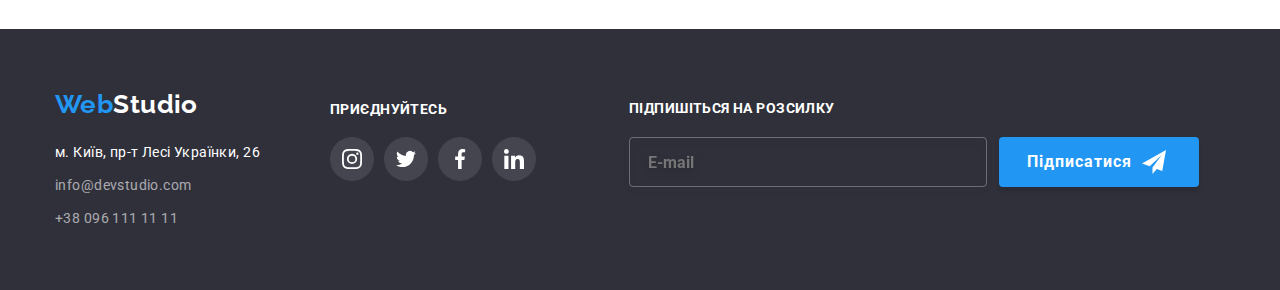
==== commit c17084c7: "edit" ====
--- a/portfolio.html
+++ b/portfolio.html
@@ -11,7 +11,7 @@
   <link href="https://fonts.googleapis.com/css2?family=Raleway:wght@700&family=Roboto:wght@400;500;700;900&display=swap"
     rel="stylesheet" />
   <link rel="stylesheet" href="./modern-normalize.css" />
-  <link rel="stylesheet" href="./css/styles.css" />
+  <link rel="stylesheet" href="./css/main.min.css" />
 </head>
 
 <body>
@@ -26,7 +26,7 @@
           <li class="page-header__item"><a href="./portfolio.html"
               class="page-header__link page-header__current">Портфоліо</a>
           </li>
-          <li class="page-header__item"><a href="#" class="page-header__link">Контакти</a></li>
+          <li class="page-header__item"><a href="#contacts" class="page-header__link">Контакти</a></li>
         </ul>
       </nav>
 
@@ -71,8 +71,8 @@
                   <img src="./images/group1.jpg" alt="notebook" width="370" />
                 </div>
                 <div class="grid__style">
-                  <h2 class="product__name">Технокряк</h2>
-                  <p class="product__tag">Веб-сайт</p>
+                  <h2 class="grid__subtitle">Технокряк</h2>
+                  <p class="grid__text">Веб-сайт</p>
                 </div>
               </a>
             </li>
@@ -83,8 +83,8 @@
                   <img src="./images/group2.jpg" alt="basketball" width="370" />
                 </div>
                 <div class="grid__style">
-                  <h2 class="product__name">Постер New Orlean vs Golden Star</h2>
-                  <p class="product__tag">Дизайн</p>
+                  <h2 class="grid__subtitle">Постер New Orlean vs Golden Star</h2>
+                  <p class="grid__text">Дизайн</p>
                 </div>
               </a>
             </li>
@@ -95,8 +95,8 @@
                   <img src="./images/group3.jpg" alt="logo seafood" width="370" />
                 </div>
                 <div class="grid__style">
-                  <h2 class="product__name">Ресторан Seafood</h2>
-                  <p class="product__tag">Додаток</p>
+                  <h2 class="grid__subtitle">Ресторан Seafood</h2>
+                  <p class="grid__text">Додаток</p>
                 </div>
               </a>
             </li>
@@ -107,8 +107,8 @@
                   <img src="./images/group4.jpg" alt="headphones" width="370" />
                 </div>
                 <div class="grid__style">
-                  <h2 class="product__name">Проєкт Prime</h2>
-                  <p class="product__tag">Маркетинг</p>
+                  <h2 class="grid__subtitle">Проєкт Prime</h2>
+                  <p class="grid__text">Маркетинг</p>
                 </div>
               </a>
             </li>
@@ -119,8 +119,8 @@
                   <img src="./images/group5.jpg" alt="boxes" width="370" />
                 </div>
                 <div class="grid__style">
-                  <h2 class="product__name">Проєкт Boxes</h2>
-                  <p class="product__tag">Додаток</p>
+                  <h2 class="grid__subtitle">Проєкт Boxes</h2>
+                  <p class="grid__text">Додаток</p>
                 </div>
               </a>
             </li>
@@ -131,8 +131,8 @@
                   <img src="./images/group6.jpg" alt="monoblock apple" width="370" />
                 </div>
                 <div class="grid__style">
-                  <h2 class="product__name">Inspiration has no Borders</h2>
-                  <p class="product__tag">Веб-сайт</p>
+                  <h2 class="grid__subtitle">Inspiration has no Borders</h2>
+                  <p class="grid__text">Веб-сайт</p>
                 </div>
               </a>
             </li>
@@ -143,8 +143,8 @@
                   <img src="./images/group7.jpg" alt="open book" width="370" />
                 </div>
                 <div class="grid__style">
-                  <h2 class="product__name">Видання Limited Edition</h2>
-                  <p class="product__tag">Дизайн</p>
+                  <h2 class="grid__subtitle">Видання Limited Edition</h2>
+                  <p class="grid__text">Дизайн</p>
                 </div>
               </a>
             </li>
@@ -155,8 +155,8 @@
                   <img src="./images/group8.jpg" alt="label" width="370" />
                 </div>
                 <div class="grid__style">
-                  <h2 class="product__name">Проєкт LAB</h2>
-                  <p class="product__tag">Маркетинг</p>
+                  <h2 class="grid__subtitle">Проєкт LAB</h2>
+                  <p class="grid__text">Маркетинг</p>
                 </div>
               </a>
             </li>
@@ -167,8 +167,8 @@
                   <img src="./images/group9.jpg" alt="growing business" width="370" />
                 </div>
                 <div class="grid__style">
-                  <h2 class="product__name">Growing Business</h2>
-                  <p class="product__tag">Додаток</p>
+                  <h2 class="grid__subtitle">Growing Business</h2>
+                  <p class="grid__text">Додаток</p>
                 </div>
               </a>
             </li>
@@ -179,7 +179,8 @@
   </main>
 
   <footer class="page-footer">
-    <div class="container page-footer__content">
+    <a name="contacts"></a>
+    <div class="container page-footer__contacts">
       <div>
         <a href="./index.html" class="logo page-footer__logo">Web<span class="page-footer__span">Studio</span></a>
         <address>
--- a/css/main.min.css
+++ b/css/main.min.css
@@ -0,0 +1 @@
+p,h1,h2,h3,h4,h5,h6{margin:0px}body{font-size:14px;font-family:"Roboto",sans-serif;letter-spacing:.03em;color:#212121;background-color:#fff}a{color:inherit;text-decoration:none}ul{margin:0;padding-left:0;list-style:none}address{font-style:normal}section{padding-bottom:94px}footer{background:#2f303a;color:#fff}.container{width:1200px;padding-left:15px;padding-right:15px;margin:0 auto}header .container{display:flex;align-items:center;justify-content:space-around}.page-header--line{border-bottom:1px solid #ececec}.page-header__list{display:flex}.page-header__list>li:not(:last-child){margin-right:50px}.logo{font-family:"Raleway";font-weight:700;font-size:26px;line-height:1.19;color:#2196f3}.page-header__logo{padding-right:93px;padding-top:24px;padding-bottom:25px}.page-header__span{color:#212121}.page-footer__span{color:#fff}.page-header__link{position:relative;display:block;padding-top:32px;padding-bottom:32px;font-weight:500;font-size:14px;line-height:1.14;letter-spacing:.02em;color:#212121}.page-header__link:hover,.page-header__link:focus{color:#2196f3;transition-duration:250ms;transition-timing-function:cubic-bezier(0.4, 0, 0.2, 1)}.page-header__link:hover::after,.page-header__link:focus::after{opacity:1;transform:scaleX(1)}.page-header__link::after{display:block;position:absolute;content:"";left:0;bottom:0;width:100%;height:4px;background:#2196f3;border-radius:2px;opacity:0;transform:scaleX(0);transition:transform 250ms cubic-bezier(0.4, 0, 0.2, 1)}.page-header__current{color:#2196f3}.page-header__current.page-header__link::after{opacity:1;transform:scaleX(1)}.page-header__contacts{margin-left:auto}.page-header__contact{display:flex;align-items:center;justify-content:center;font-family:"Roboto";font-weight:500;font-size:14px;line-height:1.14;letter-spacing:.02em;color:#757575;border:none}.page-header__contact:hover,.page-header__contact:focus{color:#2196f3;transition-duration:250ms;transition-timing-function:cubic-bezier(0.4, 0, 0.2, 1)}.page-header__contact:hover .page-header__icon,.page-header__contact:focus .page-header__icon{fill:#2196f3;transition-duration:250ms;transition-timing-function:cubic-bezier(0.4, 0, 0.2, 1)}.page-header__icon{margin-right:10px;padding:0;fill:#757575}.hero{margin:0;padding-top:200px;padding-bottom:200px;text-align:center;background:#2f303a;background-image:linear-gradient(rgba(47, 48, 58, 0.4), rgba(47, 48, 58, 0.4)),url(../images/headerimg.jpg);background-repeat:no-repeat;background-position:center;background-size:cover}.hero__title{font-weight:900;font-size:44px;line-height:1.36;margin:auto;padding:0;text-align:center;letter-spacing:.06em;text-transform:uppercase;max-width:696px;color:#fff}.button{background:#2196f3;color:#fff;border-radius:4px;border:none;padding:10px 32px;cursor:pointer;font-family:"Roboto";font-weight:700;font-size:16px;line-height:1.87;letter-spacing:.06em;align-items:center;text-align:center;height:50px;margin-top:30px}.button:hover,.button:focus{background:#188ce8;box-shadow:0px 4px 4px rgba(0,0,0,.15);color:#fff;transition-duration:250ms;transition-timing-function:cubic-bezier(0.4, 0, 0.2, 1)}.visually-hidden{position:absolute;white-space:nowrap;width:1px;height:1px;overflow:hidden;border:0;padding:0;clip:rect(0 0 0 0);-webkit-clip-path:inset(50%);clip-path:inset(50%);margin:-1px}.features{padding-top:94px}.features__list{display:flex}.features__list>li:not(:last-child){margin-right:30px}.features__item{width:270px}.features__bg{display:flex;justify-content:center;align-items:center;height:120px;width:270px;background-color:#f5f4fa;margin-bottom:30px;border-radius:4px}.features__title{font-weight:700;font-size:14px;line-height:16px;letter-spacing:.03em;text-transform:uppercase;color:#212121}.features__text{font-weight:400;font-size:14px;line-height:24px;letter-spacing:.03em;color:#757575;margin-top:10px}.about__title{font-weight:700;font-size:36px;line-height:42px;text-align:center;letter-spacing:.03em;color:#212121;padding-bottom:50px}.about__list{display:flex}.about__list>li:not(:last-child){margin-right:30px}.about__item{position:relative;display:flex}.about__img-box{display:flex}.about__label{position:absolute;bottom:0;padding-top:27px;padding-bottom:27px;width:100%;font-weight:700;line-height:1.14;text-align:center;letter-spacing:.03em;text-transform:uppercase;color:#fff;background-color:rgba(47,48,58,.8)}.team{background:#f5f4fa}.team__title{font-weight:700;font-size:36px;line-height:42px;text-align:center;letter-spacing:.03em;color:#212121;padding-bottom:50px;padding-top:94px}.team__list{display:flex}.team__list>li:not(:last-child){margin-right:30px}.team__item{background:#fff;box-shadow:0px 1px 3px rgba(0,0,0,.12),0px 1px 1px rgba(0,0,0,.14),0px 2px 1px rgba(0,0,0,.2);border-radius:0px 0px 4px 4px;text-align:center;padding-bottom:30px;border-top:initial}.team__subtitle{font-weight:500;font-size:16px;line-height:19px;text-align:center;letter-spacing:.03em;color:#212121;padding-bottom:10px;padding-top:30px}.team__text{font-weight:400;font-size:16px;line-height:19px;text-align:center;letter-spacing:.03em;color:#757575;margin-bottom:16px}.team__soclinks{display:flex;justify-content:center;align-items:center}.team__soc-item{width:44px;height:44px}.team__soc-item:not(:last-child){margin-right:10px}.team__soclink{width:100%;height:100%;display:flex;background-color:#fff;border-radius:50%;justify-content:center;align-items:center}.team__soclink:hover,.team__soclink:focus{background-color:#2196f3;transition-duration:250ms;transition-timing-function:cubic-bezier(0.4, 0, 0.2, 1)}.team__soclink:hover .team__soc-icon,.team__soclink:focus .team__soc-icon{fill:#fff;transition-duration:250ms;transition-timing-function:cubic-bezier(0.4, 0, 0.2, 1)}.team__soc-icon{fill:#afb1b8}.clients__title{font-weight:700;font-size:36px;line-height:42px;text-align:center;letter-spacing:.03em;color:#212121;padding-bottom:50px;padding-top:94px}.clients__list{display:flex;justify-content:center;align-items:center}.clients__item{width:170px;height:92px;border:1px solid #afb1b8;border-radius:4px}.clients__item:hover,.clients__item:focus{border-color:#2196f3;transition-duration:250ms;transition-timing-function:cubic-bezier(0.4, 0, 0.2, 1)}.clients__item:not(:last-child){margin-right:30px}.clients__link{width:100%;height:100%;display:flex;background-color:#fff;color:#afb1b8;justify-content:center;align-items:center}.clients__link:hover .clients__icon,.clients__link:focus .clients__icon{fill:#2196f3;transition-duration:250ms;transition-timing-function:cubic-bezier(0.4, 0, 0.2, 1)}.clients__icon{fill:currentColor}.filters{display:flex;justify-content:center;padding-top:94px;padding-bottom:50px}.filters>li:not(:last-child){margin-right:8px}.filters__btn{background:#f5f4fa;color:#212121;border-radius:4px;border:none;padding:6px 22px 6px 22px;cursor:pointer;font-weight:500;font-size:16px;font-family:"Roboto";text-align:center;height:38px}.filters__btn:hover,.filters__btn:focus{background:#2196f3;box-shadow:0px 4px 4px rgba(0,0,0,.15);color:#fff;transition-duration:250ms;transition-timing-function:cubic-bezier(0.4, 0, 0.2, 1)}.grid{display:flex;flex-wrap:wrap;-moz-column-gap:30px;column-gap:30px;row-gap:30px}.grid__item{flex-basis:calc((100% - 60px)/3)}.grid__item{display:block}.grid__item:hover,.grid__item:focus{box-shadow:0px 1px 1px rgba(0,0,0,.12),0px 4px 4px rgba(0,0,0,.06),1px 4px 6px rgba(0,0,0,.16);transition-duration:250ms;transition-timing-function:cubic-bezier(0.4, 0, 0.2, 1)}.grid__subtitle{max-width:370px;font-size:18px;line-height:36px;letter-spacing:.06em}.grid__text{max-width:370px;font-weight:400;font-size:16px;line-height:30px;letter-spacing:.03em;color:#757575}.grid__style{padding:20px 24px 20px 24px;background:#fff;border:1px solid #eee;border-top-style:none}.grid__box{position:relative;overflow:hidden}.grid__box:hover .grid__overlay,.grid__box:focus .grid__overlay{transform:translateY(0);transition-duration:250ms;transition-timing-function:cubic-bezier(0.4, 0, 0.2, 1)}.grid__overlay{position:absolute;width:100%;height:100%;background-color:rgba(33,150,243,.9);transform:translateY(101%);transition:transform 250ms}.grid__box-link:focus .grid__overlay{transform:translateY(0);transition-duration:250ms;transition-timing-function:cubic-bezier(0.4, 0, 0.2, 1)}.page-footer__contacts{display:flex}.page-footer__logo{display:block;padding-top:60px;padding-bottom:20px}.page-footer__address{display:block;padding-bottom:9px;font-weight:400;font-size:14px;line-height:24px;letter-spacing:.03em;color:#fff}.page-footer__tel{display:block;padding-bottom:60px;font-weight:400;font-size:14px;line-height:24px;letter-spacing:.03em;color:rgba(255,255,255,.6)}.page-footer__mail{display:block;padding-bottom:9px;font-weight:400;font-size:14px;line-height:24px;letter-spacing:.03em;color:rgba(255,255,255,.6)}.page-footer__social{margin-top:72px;margin-left:70px;margin-bottom:100px}.page-footer__title{font-weight:700;font-size:14px;line-height:16px;letter-spacing:.03em;text-transform:uppercase;color:#fff}.page-footer__title{display:flex;margin-bottom:20px}.page-footer__soclist{display:flex;justify-content:center;align-items:center}.page-footer__item{width:44px;height:44px}.page-footer__item:not(:last-child){margin-right:10px}.page-footer__soclink{width:100%;height:100%;display:flex;background-color:rgba(255,255,255,.1);fill:#fff;border-radius:50%;justify-content:center;align-items:center}.page-footer__soclink:hover,.page-footer__soclink:focus{background-color:#2196f3;transition-duration:250ms;transition-timing-function:cubic-bezier(0.4, 0, 0.2, 1)}.page-footer__mailing-form{display:flex;align-items:center;text-align:center;letter-spacing:.06em}#footer_email{width:358px;height:50px;background-color:rgba(0,0,0,0);border:1px solid rgba(255,255,255,.3);filter:drop-shadow(0px 4px 4px rgba(0, 0, 0, 0.15));border-radius:4px;color:#fff;padding:18px;margin-right:12px;font-weight:700;font-size:16px}.page-footer__mailing{padding-top:72px;padding-left:93px}.page-footer__mailing-title{padding-bottom:20px;font-weight:700;font-size:14px;line-height:1.14;letter-spacing:.03em;text-transform:uppercase;color:#fff}.page-footer__mailing-btn{display:flex;align-items:center;text-align:center;font-weight:700;font-size:16px;line-height:1.87;letter-spacing:.06em;padding-left:28px;width:200px;height:50px;border:none;color:#fff;background:#2196f3;box-shadow:0px 4px 4px rgba(0,0,0,.15);border-radius:4px;cursor:pointer}.page-footer__mailing-icon{margin-left:10px}.backdrop{position:fixed;top:0;left:0;width:100%;height:100%;background-color:rgba(0,0,0,.2);transition:250ms;transition-timing-function:cubic-bezier(0.4, 0, 0.2, 1)}.backdrop.is-hidden{opacity:0;pointer-events:none}.backdrop.is-hidden .modal{transform:translate(-50%, -50%) scale(0) translate(0, 100%) rotate(150deg);transition:250ms;transition-timing-function:cubic-bezier(0.4, 0, 0.2, 1)}.modal{position:relative;left:50%;top:50%;transform:translate(-50%, -50%);width:528px;min-height:581px;padding:40px;background:#fff;box-shadow:0px 1px 3px rgba(0,0,0,.12),0px 1px 1px rgba(0,0,0,.14),0px 2px 1px rgba(0,0,0,.2);border-radius:4px;transition:250ms;transition-timing-function:cubic-bezier(0.4, 0, 0.2, 1)}.modal__title{font-weight:700;font-size:20px;line-height:1.15;text-align:center;letter-spacing:.03em;color:#212121;width:100%;padding:10px}.modal__input{height:40px;width:100%;border:1px solid rgba(33,33,33,.2);border-radius:4px;padding-left:42px;margin-top:4px;margin-bottom:10px;cursor:pointer}.modal__input:hover,.modal__input:focus{border-color:#2196f3;outline:none;transition:250ms;transition-timing-function:cubic-bezier(0.4, 0, 0.2, 1)}.modal__icon{position:absolute;top:25%;left:12px}.modal__input-group{position:relative}.modal__input-group:hover,.modal__input-group:focus-within{fill:#2196f3;transition:250ms;transition-timing-function:cubic-bezier(0.4, 0, 0.2, 1)}.modal__commit{height:120px;width:100%;border:1px solid rgba(33,33,33,.2);border-radius:4px;cursor:pointer;margin-top:4px;margin-bottom:20px;resize:none}.modal__commit:hover,.modal__commit:focus{border-color:#2196f3;outline:none;transition:250ms;transition-timing-function:cubic-bezier(0.4, 0, 0.2, 1)}.modal__commit{padding-top:12px;padding-left:16px;font-weight:400;font-size:12px;line-height:1.16;letter-spacing:.01em;color:rgba(117,117,117,.5)}.modal__label{font-weight:400;font-size:12px;line-height:1.16;letter-spacing:.01em;color:#757575}.modal__btn{margin-left:124px;margin-top:30px;width:200px;height:50px;font-weight:700;font-size:16px;line-height:1.87;letter-spacing:.06em;color:#fff;background:#2196f3;border-radius:4px;cursor:pointer;border-color:rgba(0,0,0,0)}.modal__btn:hover,.modal__btn:focus{box-shadow:0px 4px 4px rgba(0,0,0,.15);transition:250ms;transition-timing-function:cubic-bezier(0.4, 0, 0.2, 1)}.modal__btn-close{position:absolute;right:8px;top:8px;height:30px;width:30px;cursor:pointer;border-radius:50%;border:1px solid #afb1b8;background-color:rgba(0,0,0,0);display:flex;align-items:center;justify-content:center}.modal__btn-close:hover,.modal__btn-close:focus{fill:#2196f3;outline:none;transition:250ms;transition-timing-function:cubic-bezier(0.4, 0, 0.2, 1)}.checkbox__input{position:absolute;z-index:-1;opacity:0}.checkbox__input+span{display:inline-flex;align-items:center;padding-left:14px;-webkit-user-select:none;-moz-user-select:none;-ms-user-select:none;user-select:none}.checkbox__input+span::before{content:"";display:inline-block;width:16px;height:15px;flex-shrink:0;flex-grow:0;border:2px solid #212121;border-radius:2px;margin-right:8px;cursor:pointer;background-repeat:no-repeat;background-position:center center;background-size:50% 50%}.checkbox__input:hover+span::before,.checkbox__input:focus+span::before{border-color:#2196f3;transition:250ms;transition-timing-function:cubic-bezier(0.4, 0, 0.2, 1)}.checkbox__input:checked+span::before{background-size:contain;background-origin:border-box;border-color:rgba(0,0,0,0);background-image:url(../images/icon_check.svg)}.checkbox__text{height:24px;font-weight:400;font-size:14px;line-height:1.71;letter-spacing:.03em;color:#757575}.checkbox__link{margin-left:4px;-webkit-text-decoration-line:underline;text-decoration-line:underline;color:#2196f3}/*# sourceMappingURL=main.min.css.map */